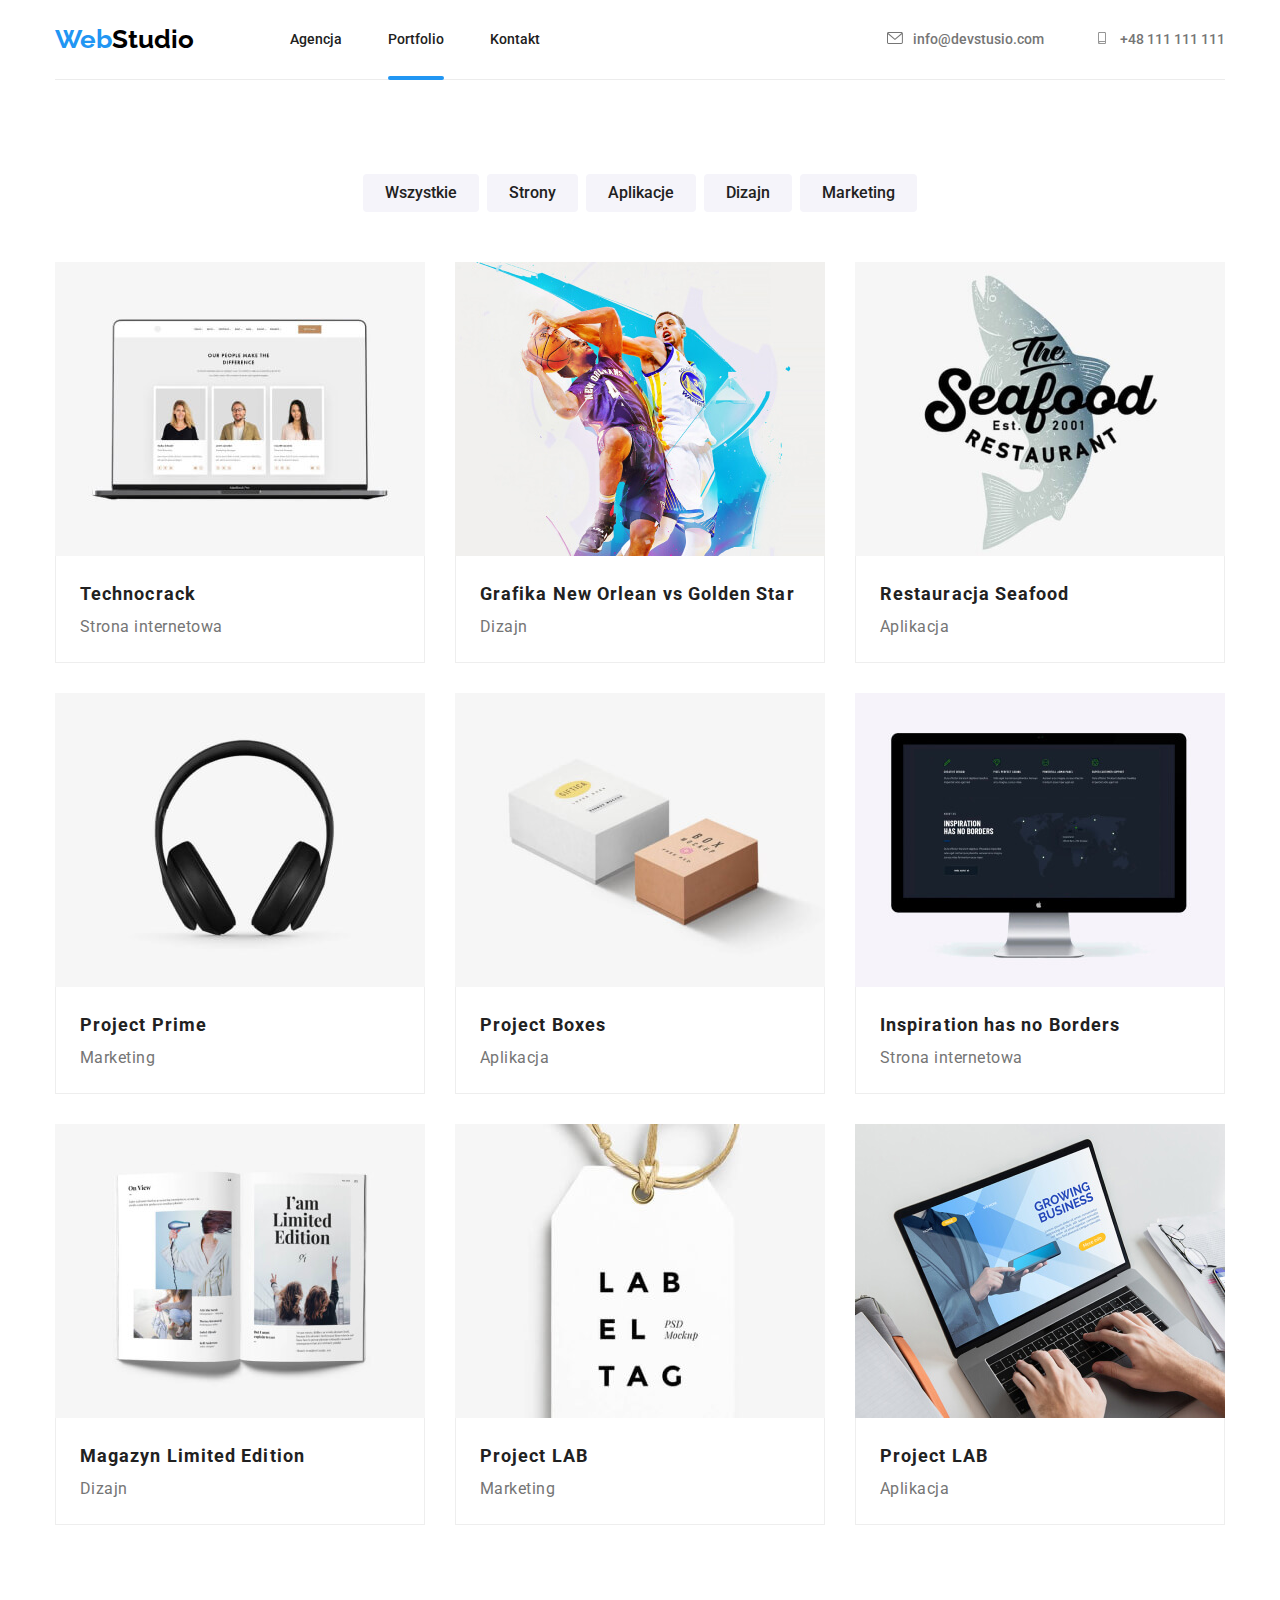
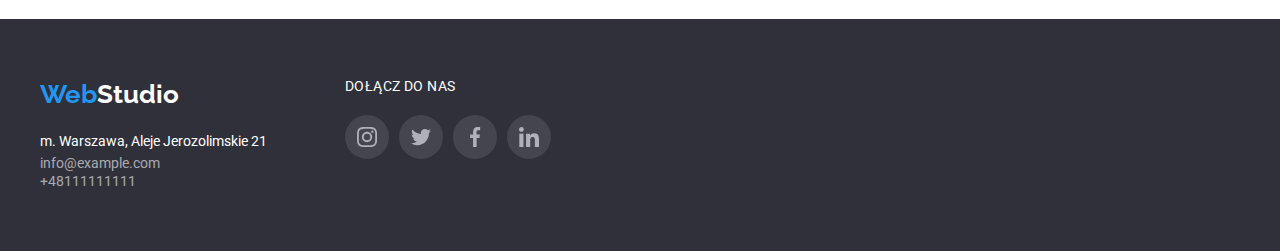
==== portfolio.html @ 4e92db62 "commit" ====
<!DOCTYPE html>
<html lang="pl">

<head>
    <meta charset="UTF-8">
    <meta http-equiv="X-UA-Compatible" content="IE=edge">
    <meta name="viewport" content="width=device-width, initial-scale=1.0">
    <title>Zadanie domowe 5-portfolio</title>
    <link rel="preconnect" href="https://fonts.googleapis.com">
    <link rel="preconnect" href="https://fonts.googleapis.com">
    <link rel="preconnect" href="https://fonts.gstatic.com" crossorigin>
    <link
        href="https://fonts.googleapis.com/css2?family=Oleo+Script&family=Raleway:wght@700&family=Roboto:wght@400;500;700;900&display=swap"
        rel="stylesheet">
    <link rel="stylesheet"
        href="https://cdnjs.cloudflare.com/ajax/libs/modern-normalize/1.1.0/modern-normalize.min.css">
    <link rel="stylesheet" href="./css/styles.css">
</head>

<body>
    <div class="container">
        <header class="header-wrapper">
            <nav class="nav-wrapper">
                <a class="logo-top" href="./index.html" role="button"><span class="web-font">Web</span><span
                        class="studio-top">Studio</span></a>
                <ul class="top-link">
                    <li><a class="nav-link" href="./index.html">Agencja</a></li>
                    <li><a class="nav-link-active" href="./portfolio.html">Portfolio</a></li>
                    <li><a class="nav-link" href="#">Kontakt</a></li>
                </ul>
            </nav>
            <ul class="link">
                <li>
                    <a class="top-mail" href="mailto:info@devstusio.com"><svg class="icon" width="16" height="12">
                            <use xlink:href="./images/icon.svg#icon-envelope"></use>
                        </svg>info@devstusio.com</a>
                </li>
                <li>
                    <a class="top-tel" href="tel:+48111111111"><svg class="icon" width="16" height="12">
                            <use xlink:href="./images/icon.svg#icon-smartphone"></use>
                        </svg>+48 111 111 111</a>
                </li>
            </ul>
        </header>
        <main>
            <ul class="button-list-portfolio">
                <li><button class="button-portfolio">Wszystkie</button></li>
                <li><button class="button-portfolio">Strony</button></li>
                <li><button class="button-portfolio">Aplikacje</button></li>
                <li><button class="button-portfolio">Dizajn</button></li>
                <li><button class="button-portfolio">Marketing</button></li>
            </ul>
            <section class="portfolio">
                <ul class="portfolio-list">

                    <li class="li-portfolio"><a class="portfolio-ahref" href="#">
                            <div class="portfolio-scroll">
                                <img class="portfolio-photo" src="./images/technocrack.jpg" alt="Technocrack"
                                    width="370" height="294">
                                <div class="portfolio-box">Technocrack jest popularną platformą wykorzystywaną do
                                    rozpowszechniania koronawirusa. Firmy wykorzystują tę platformę do celów
                                    szpiegowskich i ataków na niezabezpieczone serwery konkurencji</div>
                            </div>
                            <div class="portfolio-div">
                                <h3 class="portfolio_h3">Technocrack</h3>
                                <p class="portfolio_p">Strona internetowa</p>
                            </div>
                        </a>
                    </li>

                    <li class="li-portfolio"><a class="portfolio-ahref" href="#">
                            <div class="portfolio-scroll"><img class="portfolio-photo" src="./images/new_orlean.jpg"
                                    alt="Grafika New Orlean vs Golden Star" width="370" height="294">
                                <div class="portfolio-box">Technocrack jest popularną platformą wykorzystywaną do
                                    rozpowszechniania koronawirusa. Firmy wykorzystują tę platformę do celów
                                    szpiegowskich i ataków na niezabezpieczone serwery konkurencji</div>
                            </div>
                            <div class="portfolio-div">
                                <h3 class="portfolio_h3">Grafika New Orlean vs Golden Star</h3>
                                <p class="portfolio_p">Dizajn</p>
                            </div>
                        </a>
                    </li>
                    <li class="li-portfolio"><a class="portfolio-ahref" href="#">
                            <div class="portfolio-scroll"><img class="portfolio-photo" src="./images/seafood.jpg"
                                    alt="Restauracja Seafood" width="370" height="294">
                                <div class="portfolio-box">Technocrack jest popularną platformą wykorzystywaną do
                                    rozpowszechniania koronawirusa. Firmy wykorzystują tę platformę do celów
                                    szpiegowskich i ataków na niezabezpieczone serwery konkurencji</div>
                            </div>
                            <div class="portfolio-div">
                                <h3 class="portfolio_h3">Restauracja Seafood</h3>
                                <p class="portfolio_p">Aplikacja</p>
                            </div>
                        </a>
                    </li>
                    <li class="li-portfolio"><a class="portfolio-ahref" href="#"></a>
                        <div class="portfolio-scroll"><img class="portfolio-photo" src="./images/prime.jpg"
                                alt="Project Prime" width="370" height="294">
                            <div class="portfolio-box">Technocrack jest popularną platformą wykorzystywaną do
                                rozpowszechniania koronawirusa. Firmy wykorzystują tę platformę do celów szpiegowskich i
                                ataków na niezabezpieczone serwery konkurencji</div>
                        </div>
                        <div class="portfolio-div">
                            <h3 class="portfolio_h3">Project Prime</h3>
                            <p class="portfolio_p">Marketing</p>
                        </div>
                    </li>
                    <li class="li-portfolio"><a class="portfolio-ahref" href="#">
                            <div class="portfolio-scroll"><img class="portfolio-photo" src="./images/boxes.jpg"
                                    alt="Project Boxes" width="370" height="294">
                                <div class="portfolio-box">Technocrack jest popularną platformą wykorzystywaną do
                                    rozpowszechniania koronawirusa. Firmy wykorzystują tę platformę do celów
                                    szpiegowskich i ataków na niezabezpieczone serwery konkurencji</div>
                            </div>
                            <div class="portfolio-div">
                                <h3 class="portfolio_h3">Project Boxes</h3>
                                <p class="portfolio_p">Aplikacja</p>
                            </div>
                        </a>
                    </li>
                    <li class="li-portfolio"><a class="portfolio-ahref" href="#">
                            <div class="portfolio-scroll"><img class="portfolio-photo" src="./images/inspiration.jpg"
                                    alt="Inspiration has no Borders" width="370" height="294">
                                <div class="portfolio-box">Technocrack jest popularną platformą wykorzystywaną do
                                    rozpowszechniania koronawirusa. Firmy wykorzystują tę platformę do celów
                                    szpiegowskich i ataków na niezabezpieczone serwery konkurencji</div>
                            </div>
                            <div class="portfolio-div">
                                <h3 class="portfolio_h3">Inspiration has no Borders</h3>
                                <p class="portfolio_p">Strona internetowa</p>
                            </div>
                        </a>
                    </li>
                    <li class="li-portfolio"><a class="portfolio-ahref" href="#">
                            <div class="portfolio-scroll"><img class="portfolio-photo" src="./images/magazyn.jpg"
                                    alt="Magazyn Limited Edition" width="370" height="294">
                                <div class="portfolio-box">Technocrack jest popularną platformą wykorzystywaną do
                                    rozpowszechniania koronawirusa. Firmy wykorzystują tę platformę do celów
                                    szpiegowskich i ataków na niezabezpieczone serwery konkurencji</div>
                            </div>
                            <div class="portfolio-div">
                                <h3 class="portfolio_h3">Magazyn Limited Edition</h3>
                                <p class="portfolio_p">Dizajn</p>
                            </div>
                        </a>
                    </li>
                    <li class="li-portfolio"><a class="portfolio-ahref" href="#">
                            <div class="portfolio-scroll"><img class="portfolio-photo" src="./images/lab.jpg"
                                    alt="Project LAB" width="370" height="294">
                                <div class="portfolio-box">Technocrack jest popularną platformą wykorzystywaną do
                                    rozpowszechniania koronawirusa. Firmy wykorzystują tę platformę do celów
                                    szpiegowskich i ataków na niezabezpieczone serwery konkurencji</div>
                            </div>
                            <div class="portfolio-div">
                                <h3 class="portfolio_h3">Project LAB</h3>
                                <p class="portfolio_p">Marketing</p>
                            </div>
                        </a>
                    </li>
                    <li class="li-portfolio"><a class="portfolio-ahref" href="#">
                            <div class="portfolio-scroll"><img class="portfolio-photo" src="./images/growing.jpg"
                                    alt="Growing Business" width="370" height="294">
                                <div class="portfolio-box">Technocrack jest popularną platformą wykorzystywaną do
                                    rozpowszechniania koronawirusa. Firmy wykorzystują tę platformę do celów
                                    szpiegowskich i ataków na niezabezpieczone serwery konkurencji</div>
                            </div>
                            <div class="portfolio-div">
                                <h3 class="portfolio_h3">Project LAB</h3>
                                <p class="portfolio_p">Aplikacja</p>
                            </div>
                        </a>
                    </li>
                </ul>
            </section>
        </main>
    </div>
    <footer>
        <div class="footer">
            <div class="footer-inside">
                <div class="footer-left">
                    <a class="logo-footer" href="./index.html" target="_blank"><span class="web-font">Web</span><span
                            class="studio-footer">Studio</span></a>
                    <address>
                        <p class="adress">m. Warszawa, Aleje Jerozolimskie 21</p>
                        <ul class="footer-link">
                            <li><a class="footer-mail" href="mailto:info@example.com">info@example.com</a></li>
                            <li><a class="footer-mail" href="tel:+48111111111">+48111111111</a></li>
                        </ul>
                    </address>
                </div>
                <div class="footer-right">
                    <p class="footer-p">DOŁĄCZ DO NAS</p>
                    <div class="footer-socialmedia-div" width="44" height="44">

                        <a href="#" class="footer-elipsa">
                            <svg class="footer-socialmedia" width="20" height="20">
                                <use xlink:href="./images/icon.svg#icon-instagram-2"></use>
                            </svg>
                        </a>
                        <a href="#" class="footer-elipsa">
                            <svg class="footer-socialmedia" width="20" height="20">
                                <use xlink:href="./images/icon.svg#icon-twitter-1"></use>
                            </svg>
                        </a>
                        <a href="#" class="footer-elipsa">
                            <svg class="footer-socialmedia" width="20" height="20">
                                <use xlink:href="./images/icon.svg#icon-facebook-1"></use>
                            </svg>
                        </a>
                        <a href="#" class="footer-elipsa">
                            <svg class="footer-socialmedia" width="20" height="20">
                                <use xlink:href="./images/icon.svg#icon-linkedin-1"></use>
                            </svg>
                        </a>
                    </div>
                </div>
            </div>
    </footer>
</body>

</html>
---- css/styles.css ----
* {
	margin: 0;
	padding: 0;
}
body {
	font-family: 'Roboto', sans-serif;
	color: #212121;
}
:root {
	--brand-color: #757575;
	--logo-color: #2196f3;
	--svg-color: #afb1b8;
	--text-color: #212121;
}
ul {
	margin: 0;
	padding: 0;
	padding-inline-start: 0;
}
.container {
	margin: 0 auto;
	width: 100%;
	max-width: 1200px;
	padding: 0 15px;
}

.adress {
	text-decoration: none;
	font-style: normal;
	font-size: 14px;
	line-height: 1.71;
	color: #ffffff;
}
.logo-top {
	text-decoration: none;
	margin-right: 96px;
}
.logo-footer {
	text-decoration: none;
	margin-right: 96px;
	padding-bottom: 20px;
}
.web-font {
	font-family: 'Raleway';
	font-style: normal;
	font-weight: 700;
	font-size: 26px;
	line-height: 1.19;
	color: var(--logo-color);
}
.studio-top {
	font-family: 'Raleway';
	font-style: normal;
	font-weight: 700;
	font-size: 26px;
	line-height: 1.19;
	color: rgba(0, 0, 0, 1);
}
.studio-footer {
	font-family: 'Raleway';
	font-style: normal;
	font-weight: 700;
	font-size: 26px;
	line-height: 1.19;
	color: rgb(255, 255, 255);
}

.top-link {
	position: relative;
	display: flex;
	list-style: none;
	font-weight: 500;
	font-size: 14px;
	line-height: 1.71;
	gap: 46px;
	justify-content: space-between;
}

.link {
	list-style-type: none;
	text-decoration: none;
	font-style: normal;
	color: rgba(33, 33, 33, 1);
	display: flex;
	justify-content: space-between;
}
.nav-link-active {
	position: relative;
	list-style-type: none;
	text-decoration: none;
	font-style: normal;
	color: rgba(33, 33, 33, 1);
	display: flex;
	justify-content: space-between;
	transition: 250ms;
	transition-timing-function: cubic-bezier(0.4, 0, 0.2, 1);
}
.nav-link-active::after {
	content: '';
	position: absolute;
	bottom: -29px;
	width: 100%;
	height: 4px;
	background: #2196f3;
	border-radius: 2px;
}
.nav-link-active:hover {
	color: var(--logo-color);
}
.nav-link {
	position: relative;
	list-style-type: none;
	text-decoration: none;
	font-style: normal;
	color: rgba(33, 33, 33, 1);
	display: flex;
	justify-content: space-between;
	transition: 250ms;
	transition-timing-function: cubic-bezier(0.4, 0, 0.2, 1);
}
.nav-link:hover {
	color: var(--logo-color);
}
.link:hover {
	color: var(--logo-color);
	transition: 250ms;
	transition-timing-function: cubic-bezier(0.4, 0, 0.2, 1);
}
.footer-link {
	list-style-type: none;
	text-decoration: none;
	font-style: normal;
	padding: 0;
	color: rgba(255, 255, 255, 0.6);
	transition: 250ms;
	transition-timing-function: cubic-bezier(0.4, 0, 0.2, 1);
}
.footer-link:hover {
	color: var(--logo-color);
}
.icon {
	margin-right: 10px;
}
.top-mail {
	list-style-type: none;
	text-decoration: none;
	padding-right: 50px;
	font-weight: 500;
	font-size: 14px;
	color: #757575;
	transition: 250ms;
	transition-timing-function: cubic-bezier(0.4, 0, 0.2, 1);
}
.top-mail:hover {
	color: var(--logo-color);
}
.top-mail:hover .icon {
	fill: var(--logo-color);
}
.top-tel {
	text-decoration: none;
	font-weight: 500;
	font-size: 14px;
	color: #757575;
	transition: 250ms;
	transition-timing-function: cubic-bezier(0.4, 0, 0.2, 1);
}
.top-tel:hover .icon {
	fill: var(--logo-color);
}
.top-tel:hover {
	color: var(--logo-color);
}
.footer-mail {
	list-style-type: none;
	text-decoration: none;
	font-weight: 400;
	font-size: 14px;
	color: rgba(255, 255, 255, 0.6);
	transition: 250ms;
	transition-timing-function: cubic-bezier(0.4, 0, 0.2, 1);
}
.footer-mail:hover {
	color: var(--logo-color);
}
.footer {
	display: flex;
	padding: 60px 0 60px;
	justify-content: center;
	background: #2f303a;
	margin: 0 auto;
}
.footer-inside {
	display: flex;
	width: 1200px;
}
.footer-left {
	display: flex;
	flex-flow: column;
}
.footer-right {
	display: flex;
}
.bottom-mail {
	font-weight: 500;
	font-size: 14px;
	color: #757575;
}

.div-belka {
	display: flex;
	flex-flow: column;
	padding: 200px 0;
	background: linear-gradient(rgba(47, 48, 58, 0.4), rgba(47, 48, 58, 0.4)), url('../images/img.jpg');
}
.section {
	max-width: 1600px;
	margin: 0 auto;
}
.belka {
	font-weight: 900;
	font-size: 44px;
	line-height: 1.36;
	text-align: center;
	letter-spacing: 0.06em;
	text-transform: uppercase;
	color: #ffffff;
	justify-content: center;
	margin: 0;
}
.backdrop {
	display: flex;
	position: fixed;
	left: 0;
	top: 0;
	width: 100%;
	height: 100%;
	background-color: rgba(0, 0, 0, 0.1);
	transition: transform 0.25s;
}
.modal {
	display: flex;
	flex-direction: column;
	width: 528px;
	height: 581px;
	background: #ffffff;
	padding: 10px;
	margin: auto;
}
.is-hidden {
	transform: scale(0.1);
	opacity: 0;
	visibility: hidden;
	pointer-events: none;
}
.close-modal {
	top: 8px;
	margin-left: 94%;
	width: 30px;
	height: 30px;
	background-color: #ffffff;
	border: 1px solid #ffffff;
	border-radius: 50%;
	cursor: pointer;
}

.button-index {
	font-weight: 700;
	font-size: 16px;
	line-height: 1.87;
	color: #ffffff;
	background-color: var(--logo-color);
	border-radius: 4px;
	border: none;
	padding: 10px 41px 10px 42px;
	cursor: pointer;
}
.button-zamow {
	display: flex;
	padding-top: 30px;
	justify-content: center;
}
.button-portfolio {
	font-weight: 500;
	font-size: 16px;
	line-height: 1.62;
	color: #212121;
	background-color: #f5f4fa;
	border-radius: 4px;
	border: none;
	padding: 6px 22px;
	transition: 250ms;
	transition-timing-function: cubic-bezier(0.4, 0, 0.2, 1);
}
.button-portfolio:hover {
	color: #ffffff;
	background-color: var(--logo-color);
	border: none;
	box-shadow: 0px 3px 1px rgba(0, 0, 0, 0.1), 0px 1px 2px rgba(0, 0, 0, 0.08), 0px 2px 2px rgba(0, 0, 0, 0.12);
}
.bottom-mail {
	font-size: 14px;
	line-height: 1.71;
	letter-spacing: 0.03em;
	text-decoration-line: underline;
	color: rgba(255, 255, 255, 0.6);
}
.opis {
	padding-top: 94px;
	display: flex;
	justify-content: space-between;
}
.opis_h3 {
	display: flex;
	font-size: 14px;
	line-height: 1.14;
	height: 16px;
	width: 270px;
	left: 215px;
	top: 774px;
}
.opis_p {
	display: flex;
	font-size: 14px;
	line-height: 1.71;
	color: var(--brand-color);
	padding-top: 10px;
	margin-right: 30px;
}
.opis-flex {
	width: 270px;
	height: 96px;
}
.opis-li {
	flex-basis: calc((100% - 90px) / 4);
}

.zajmujemy {
	padding-top: 94px;
	display: flex;
	flex-wrap: wrap;
	justify-content: center;
}
.czym-sie-zajmujemy {
	display: flex;
	font-size: 36px;
	line-height: 1.17;
	margin: 0;
	padding-bottom: 50px;
}
.image-list {
	display: flex;
	align-items: flex-start;
	list-style-type: none;

	justify-content: center;
	gap: 30px;
}
.li-zajmujemy {
	position: relative;
	flex-basis: calc((100% - 60px) / 2);
}
.zajmujemy-image {
	display: block;
}
.li-zajmujemy-box {
	position: absolute;
	display: block;
	color: #ffffff;
	font-style: normal;
	font-size: 14px;
	line-height: 1.1;
	letter-spacing: 0.03em;
	text-transform: uppercase;
	background-image: linear-gradient(rgba(47, 48, 58, 0.4), rgba(47, 48, 58, 0.4));
	bottom: 0;
	width: 100%;
	text-align: center;
	padding: 27px 90px;
}
.klienci {
	padding-top: 94px;
	display: flex;
	flex-wrap: wrap;
	justify-content: center;
}
.klienci-h2 {
	font-size: 36px;
	line-height: 1.17;
	margin: 0 auto;
	text-align: center;
	padding-bottom: 50px;
}
.klienci-list {
	list-style-type: none;
	display: flex;
	justify-content: center;
	gap: 30px;
}
.klienci-li {
	flex-basis: calc((100% - 150px) / 5);
}
.klienci-div {
	display: flex;
	border: 1px solid var(--svg-color);
	border-radius: 4px;
	width: 170px;
	height: 92px;
	margin-bottom: 94px;
	align-items: center;
	justify-content: center;
	transition: 250ms;
	transition-timing-function: cubic-bezier(0.4, 0, 0.2, 1);
}

.klienci-svg {
	fill: var(--svg-color);
	transition: 250ms;
	transition-timing-function: cubic-bezier(0.4, 0, 0.2, 1);
}
.klienci-div:hover .klienci-svg {
	fill: var(--logo-color);
	border-color: var(--logo-color);
}
.klienci-div:hover {
	border-color: var(--logo-color);
}
.person-section {
	padding-top: 94px;
}

.nasz-zespol-background {
	margin: 0 auto;
	width: 100%;
	background-color: #f5f4fa;
}
.nasz-zespol-list {
	list-style-type: none;
	display: flex;
	justify-content: space-between;
	padding: 50px 0 94px;
}
.nasz-zespol {
	padding-top: 94px;
	display: flex;
	font-size: 36px;
	line-height: 1.17;
	text-align: center;
	justify-content: center;
	margin: 0;
}
.nasz-zespol-box {
	background-color: #ffffff;
	border: 1px solid #eee;
	border-top: none;
}
.nasz-zespol_h3 {
	font-size: 16px;
	line-height: 1.19;
	text-align: center;
	padding-top: 30px;
}
.nasz-zespol_p {
	font-size: 16px;
	line-height: 1.19;
	color: var(--brand-color);
	text-align: center;
	padding: 10px 0 20px 0;
}
.flex-basis-zespol {
	flex-basis: calc((100% - 120px) / 4);
	background-color: #ffffff;
	box-shadow: 0px 1px 3px rgba(0, 0, 0, 0.12), 0px 1px 1px rgba(0, 0, 0, 0.14), 0px 2px 1px rgba(0, 0, 0, 0.2);
	border-radius: 0px 0px 4px 4px;
}
.opis {
	list-style-type: none;
}
.opis_h3 {
	margin: 0;
	padding: 10px 0 0 0;
}
.opis_p {
	margin: 0;
}

.portfolio {
	padding: 50px 0 94px;
}
.portfolio-list {
	display: flex;
	list-style-type: none;
	flex-flow: wrap;
	justify-content: space-between;
	gap: 30px;
}

.li-portfolio {
	flex-basis: calc((100% - 60px) / 3);
	transition: 250ms;
	transition-timing-function: cubic-bezier(0.4, 0, 0.2, 1);
}
.li-portfolio:hover {
	box-shadow: 0px 1px 1px rgba(0, 0, 0, 0.12), 0px 4px 4px rgba(0, 0, 0, 0.06), 1px 4px 6px rgba(0, 0, 0, 0.16);
}

.portfolio-div {
	border: 1px solid #eee;
	border-top: none;
}
.portfolio-scroll {
	position: relative;
	overflow: hidden;
}
.portfolio-box {
	position: absolute;
	top: 0;
	left: 0;
	width: 100%;
	height: 100%;
	transform: translateY(101%);
	transition: transform 250ms;

	background-color: rgba(33, 150, 243, 0.9);
	font-size: 18px;
	line-height: 1.55;
	letter-spacing: 0.03em;
	color: #ffffff;
	padding: 49px 45px 49px 24px;
}
.li-portfolio:hover .portfolio-box {
	transform: translateX(0);
}
.portfolio-photo {
	display: block;
}
.portfolio_h3 {
	text-decoration: none;
	font-size: 18px;
	line-height: 2;
	letter-spacing: 0.06em;
	padding-top: 20px;
	padding-left: 24px;
	color: var(--text-color);
}
.portfolio_p {
	text-decoration: none;
	font-size: 16px;
	line-height: 1.88;
	letter-spacing: 0.03em;
	padding: 0 0px 20px 24px;
	color: var(--brand-color);
}
.portfolio-ahref {
	text-decoration: none;
}

.header-wrapper {
	display: flex;
	align-items: center;
	justify-content: space-between;
	flex-direction: row;
	padding: 24px 0;
	border-bottom: 1px solid #ececec;
}
.nav-wrapper {
	display: flex;
	list-style: none;
	justify-content: space-between;
	align-items: center;
}
.button_list {
	display: flex;
	list-style: none;
	justify-content: center;
}
.button-list-portfolio {
	display: flex;
	list-style: none;
	justify-content: center;
	gap: 8px;
	padding-top: 94px;
}
.icon {
	fill: #757575;
	transition: 250ms;
	transition-timing-function: cubic-bezier(0.4, 0, 0.2, 1);
}
.icon:hover {
	fill: #2196f3;
}
.reactangle {
	background-color: #f5f4fa;
	display: flex;
	justify-content: center;
	align-items: center;
	margin-bottom: 30px;
	height: 120px;
}
.socialmedia-div {
	display: flex;
	justify-content: space-between;
	padding: 0 32px 42px 32px;
	align-items: center;
}
.socialmedia {
	display: flex;
	align-items: center;
}
.elipsa {
	align-items: center;
	display: flex;
	width: 44px;
	height: 44px;
	justify-content: center;
	border-radius: 50%;
	background-color: #ffffff;
	transition: 250ms;
	transition-timing-function: cubic-bezier(0.4, 0, 0.2, 1);
}
.elipsa:hover .socialmedia {
	fill: #ffffff;
}

.elipsa:hover {
	background-color: var(--logo-color);
	border-radius: 50%;
}
.socialmedia {
	fill: #afb1b8;
}
.footer-socialmedia-div {
	display: flex;
	justify-content: left;
	padding: 0 0 0 70px;
	align-items: center;
	gap: 10px;
}
.footer-socialmedia {
	display: flex;
	align-items: center;
}
.footer-elipsa {
	align-items: center;
	display: flex;
	width: 44px;
	height: 44px;
	justify-content: center;
	border-radius: 50%;
	background-color: rgba(255, 255, 255, 0.1);
	transition: 250ms;
	transition-timing-function: cubic-bezier(0.4, 0, 0.2, 1);
}
.footer-elipsa:hover .footer-socialmedia {
	fill: #ffffff;
}
.footer-elipsa:hover {
	background-color: var(--logo-color);
}
.footer-socialmedia {
	fill: #afb1b8;
}
.footer-right {
	display: flex;
	flex-flow: column;
}
.footer-p {
	display: flex;
	padding: 0 0 20px 70px;
	color: rgb(255, 255, 255);
	font-size: 14px;
	line-height: 1.14;
	letter-spacing: 0.03em;
}
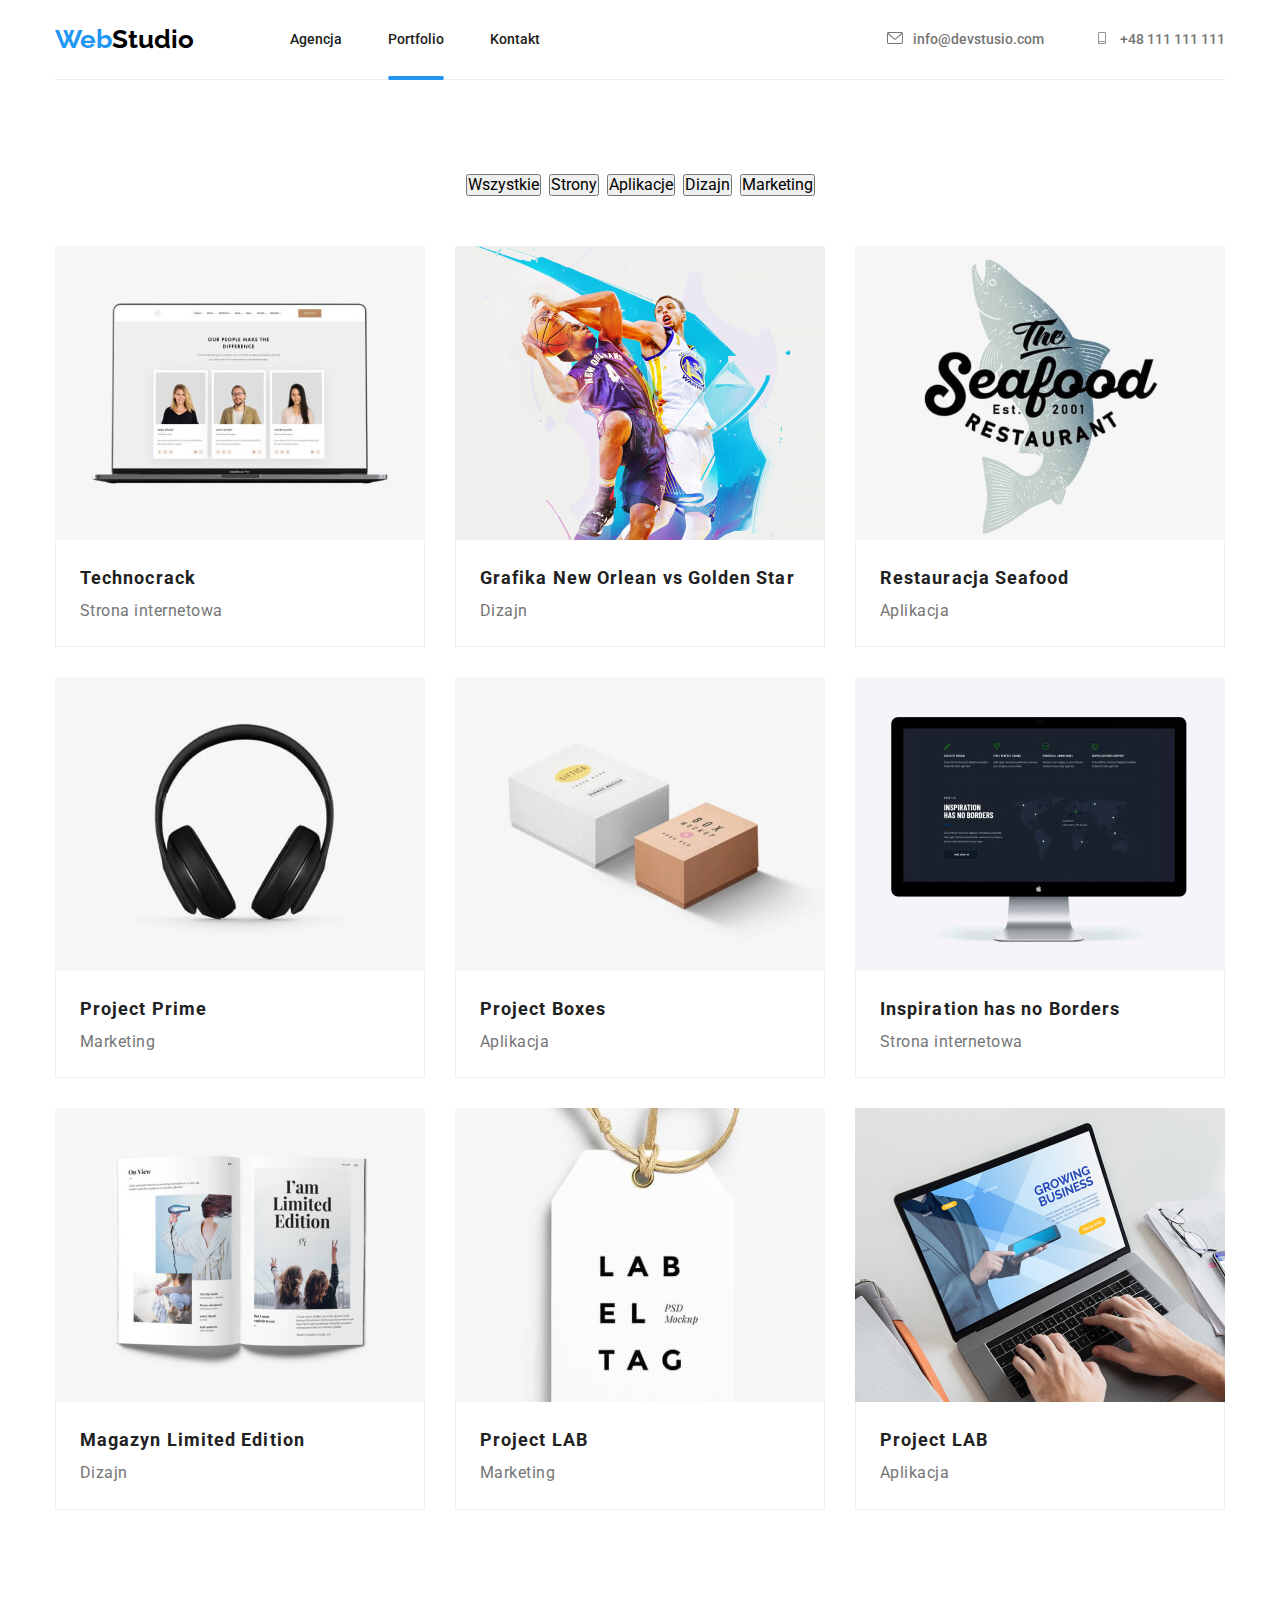
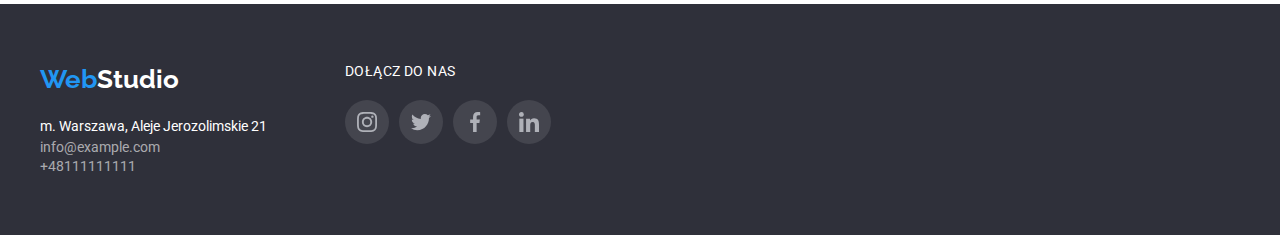
==== commit eecb503f: "commit" ====
--- a/portfolio.html
+++ b/portfolio.html
@@ -5,7 +5,7 @@
     <meta charset="UTF-8">
     <meta http-equiv="X-UA-Compatible" content="IE=edge">
     <meta name="viewport" content="width=device-width, initial-scale=1.0">
-    <title>Zadanie domowe 5-portfolio</title>
+    <title>Zadanie domowe 6-portfolio</title>
     <link rel="preconnect" href="https://fonts.googleapis.com">
     <link rel="preconnect" href="https://fonts.googleapis.com">
     <link rel="preconnect" href="https://fonts.gstatic.com" crossorigin>
--- a/css/styles.css
+++ b/css/styles.css
@@ -241,10 +241,11 @@
 .modal {
 	display: flex;
 	flex-direction: column;
+
 	width: 528px;
 	height: 581px;
 	background: #ffffff;
-	padding: 10px;
+	padding: 0px;
 	margin: auto;
 }
 .is-hidden {
@@ -254,16 +255,189 @@
 	pointer-events: none;
 }
 .close-modal {
-	top: 8px;
-	margin-left: 94%;
+	margin-top: 1%;
+	margin-left: 93%;
 	width: 30px;
 	height: 30px;
-	background-color: #ffffff;
-	border: 1px solid #ffffff;
 	border-radius: 50%;
+	border-color: #ffffff;
 	cursor: pointer;
 }
 
+.modal-form-name {
+	display: flex;
+	justify-content: center;
+}
+.form-name {
+	border: 1px solid #21212133;
+}
+.form-name:hover {
+	border-color: var(--logo-color);
+	transition: 250ms;
+	transition-timing-function: cubic-bezier(0.4, 0, 0.2, 1);
+}
+.modal-fieldset:hover .form-svg {
+	fill: var(--logo-color);
+	transition: 250ms;
+	transition-timing-function: cubic-bezier(0.4, 0, 0.2, 1);
+}
+
+.modal-form-tel {
+	display: flex;
+	justify-content: center;
+	padding-top: 30px;
+}
+.modal-form-email {
+	display: flex;
+	justify-content: center;
+	padding-top: 30px;
+}
+.modal-form-komentarz {
+	display: flex;
+	justify-content: center;
+	padding-top: 30px;
+}
+.form-komentarz {
+	margin-left: 10px;
+	padding-left: 5px;
+	outline: 0;
+	display: flex;
+	background: none;
+	position: relative;
+	width: 448px;
+	height: 120px;
+	border-radius: 4px;
+	border: 1px solid #21212133;
+}
+.form-komentarz::placeholder {
+	color: #75757580;
+	position: absolute;
+	padding-top: 12px;
+	/* padding-left: 16px; */
+	font-size: 12px;
+	line-height: 1.16;
+	letter-spacing: 0.01em;
+}
+.form-komentarz:hover {
+	border-color: var(--logo-color);
+	transition: 250ms;
+	transition-timing-function: cubic-bezier(0.4, 0, 0.2, 1);
+}
+.modal-p {
+	padding-bottom: 30px;
+	font-weight: 700;
+	font-size: 20px;
+	line-height: 1.15;
+	text-align: center;
+	letter-spacing: 0.03em;
+	color: #212121;
+	align-items: center;
+}
+.modal-fieldset {
+	display: flex;
+	position: relative;
+	border: none;
+}
+.label {
+	position: absolute;
+	top: -20px;
+	left: 12px;
+	color: #757575;
+	font-size: 12px;
+	font-weight: 400;
+	line-height: 1.17;
+	letter-spacing: 0.01em;
+	text-align: left;
+}
+.form-name {
+	padding-left: 30px;
+	outline: 0;
+	display: flex;
+	background: none;
+	position: relative;
+	width: 448px;
+	height: 40px;
+	border-radius: 4px;
+	border-color: rgba(33, 33, 33, 0.2);
+}
+
+.form-svg {
+	left: 20px;
+	top: 14px;
+	position: relative;
+	fill: black;
+	width: 12px;
+	height: 12px;
+}
+.modal-checkbox {
+	margin-top: 16px;
+	margin-left: 15px;
+	display: flex;
+	position: relative;
+	justify-content: center;
+}
+.modal-checkbox input {
+	opacity: 0;
+	cursor: pointer;
+}
+
+.svg-check {
+	display: flex;
+	position: absolute;
+	width: 16px;
+	height: 15px;
+	top: 2px;
+	left: 39px;
+	cursor: pointer;
+	opacity: 1;
+}
+.span-modal-checkbox {
+	font-size: 14px;
+	line-height: 1.71;
+	letter-spacing: 0.03em;
+	color: #757575;
+}
+.svg-checked {
+	width: 16px;
+	height: 15px;
+	display: flex;
+	position: absolute;
+	top: 2px;
+	left: 39px;
+	opacity: 0;
+	cursor: pointer;
+}
+.modal-checkbox input:checked ~ .svg-checked {
+	opacity: 1;
+}
+.modal-checkbox input:checked ~ .svg-check {
+	opacity: 0;
+}
+.Regulamin {
+	color: var(--logo-color);
+	margin: 0 5px 0 5px;
+}
+.Polityka {
+	color: var(--logo-color);
+	margin: 0 0 0 5px;
+}
+.button-modal {
+	display: flex;
+	padding-top: 30px;
+	justify-content: center;
+}
+.button-wyslij {
+	font-weight: 700;
+	font-size: 16px;
+	line-height: 1.87;
+	color: #ffffff;
+	background-color: var(--logo-color);
+	box-shadow: 0px 4px 4px 0px #00000026;
+	border-radius: 4px;
+	border: none;
+	padding: 10px 41px 10px 42px;
+	cursor: pointer;
+}
 .button-index {
 	font-weight: 700;
 	font-size: 16px;
@@ -280,6 +454,7 @@
 	padding-top: 30px;
 	justify-content: center;
 }
+.
 .button-portfolio {
 	font-weight: 500;
 	font-size: 16px;
@@ -672,3 +847,55 @@
 	line-height: 1.14;
 	letter-spacing: 0.03em;
 }
+.footer-input {
+	margin-left: 78px;
+}
+.footer-p-email {
+	padding: 0 0 20px;
+	color: rgb(255, 255, 255);
+	font-size: 14px;
+	line-height: 1.14;
+	letter-spacing: 0.03em;
+}
+.footer-form-email {
+	display: flex;
+}
+.footer-email {
+	padding-left: 10px;
+	outline: 0;
+	display: flex;
+	background: none;
+	position: absolute;
+	width: 358px;
+	height: 50px;
+	border-radius: 4px;
+	border: 1px solid #ffffff4d;
+}
+.button-email {
+	display: flex;
+	margin-left: 370px;
+}
+
+.footer-button-email {
+	width: 200px;
+	height: 50px;
+	background: #2196f3;
+	box-shadow: 0px 4px 4px rgba(0, 0, 0, 0.15);
+	border-radius: 4px;
+}
+
+.button-zapisz {
+	display: flex;
+	position: absolute;
+	font-size: 16px;
+	line-height: 1.87;
+	color: #ffffff;
+	padding-left: 40px;
+}
+
+.footer-button-svg {
+	width: 24px;
+	height: 24px;
+	fill: #ffffff;
+	margin-left: 100px;
+}
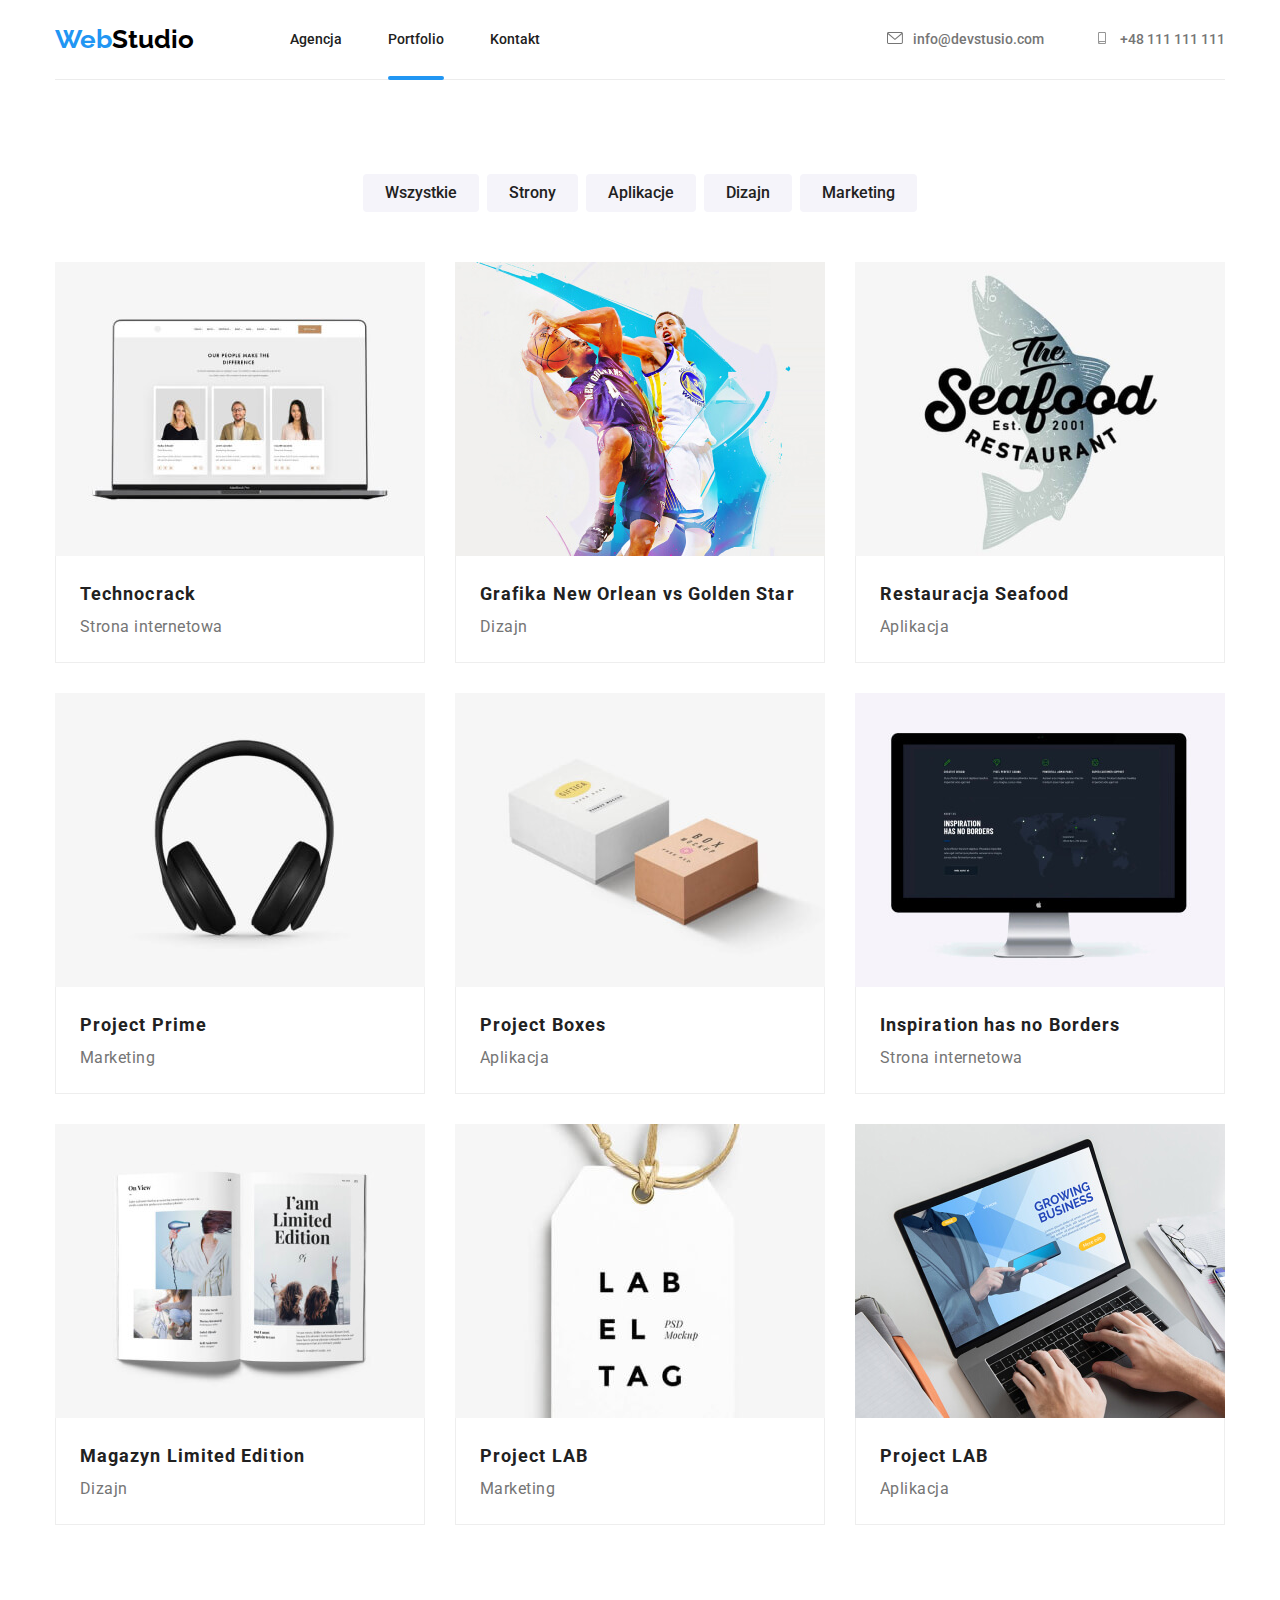
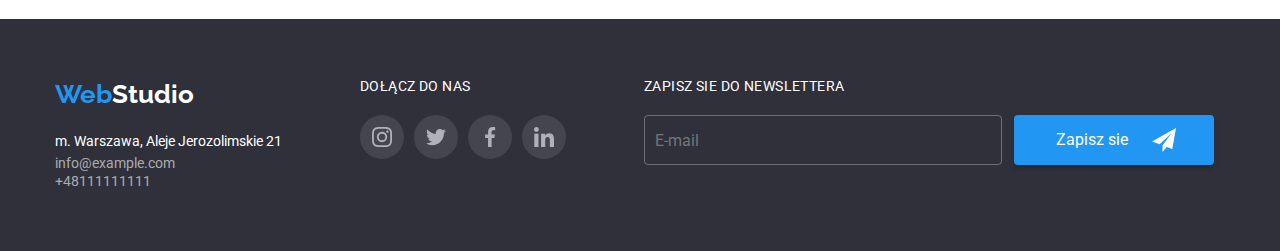
==== commit 7b1a5216: "commit" ====
--- a/portfolio.html
+++ b/portfolio.html
@@ -177,42 +177,63 @@
     </div>
     <footer>
         <div class="footer">
-            <div class="footer-inside">
-                <div class="footer-left">
-                    <a class="logo-footer" href="./index.html" target="_blank"><span class="web-font">Web</span><span
-                            class="studio-footer">Studio</span></a>
-                    <address>
-                        <p class="adress">m. Warszawa, Aleje Jerozolimskie 21</p>
-                        <ul class="footer-link">
-                            <li><a class="footer-mail" href="mailto:info@example.com">info@example.com</a></li>
-                            <li><a class="footer-mail" href="tel:+48111111111">+48111111111</a></li>
-                        </ul>
-                    </address>
-                </div>
-                <div class="footer-right">
-                    <p class="footer-p">DOŁĄCZ DO NAS</p>
-                    <div class="footer-socialmedia-div" width="44" height="44">
-
-                        <a href="#" class="footer-elipsa">
-                            <svg class="footer-socialmedia" width="20" height="20">
-                                <use xlink:href="./images/icon.svg#icon-instagram-2"></use>
-                            </svg>
-                        </a>
-                        <a href="#" class="footer-elipsa">
-                            <svg class="footer-socialmedia" width="20" height="20">
-                                <use xlink:href="./images/icon.svg#icon-twitter-1"></use>
-                            </svg>
-                        </a>
-                        <a href="#" class="footer-elipsa">
-                            <svg class="footer-socialmedia" width="20" height="20">
-                                <use xlink:href="./images/icon.svg#icon-facebook-1"></use>
-                            </svg>
-                        </a>
-                        <a href="#" class="footer-elipsa">
-                            <svg class="footer-socialmedia" width="20" height="20">
-                                <use xlink:href="./images/icon.svg#icon-linkedin-1"></use>
-                            </svg>
-                        </a>
+            <div class="container">
+                <div class="footer-inside">
+                    <div class="footer-left">
+                        <a class="logo-footer" href="./index.html" target="_blank"><span
+                                class="web-font">Web</span><span class="studio-footer">Studio</span></a>
+                        <address>
+                            <p class="adress">m. Warszawa, Aleje Jerozolimskie 21</p>
+                            <ul class="footer-link">
+                                <li><a class="footer-mail" href="mailto:info@example.com">info@example.com</a></li>
+                                <li><a class="footer-mail" href="tel:+48111111111">+48111111111</a></li>
+                            </ul>
+                        </address>
+                    </div>
+                    <div class="footer-right">
+                        <p class="footer-p">DOŁĄCZ DO NAS</p>
+                        <div class="footer-socialmedia-div" width="44" height="44">
+
+                            <a href="#" class="footer-elipsa">
+                                <svg class="footer-socialmedia" width="20" height="20">
+                                    <use xlink:href="./images/icon.svg#icon-instagram-2"></use>
+                                </svg>
+                            </a>
+                            <a href="#" class="footer-elipsa">
+                                <svg class="footer-socialmedia" width="20" height="20">
+                                    <use xlink:href="./images/icon.svg#icon-twitter-1"></use>
+                                </svg>
+                            </a>
+                            <a href="#" class="footer-elipsa">
+                                <svg class="footer-socialmedia" width="20" height="20">
+                                    <use xlink:href="./images/icon.svg#icon-facebook-1"></use>
+                                </svg>
+                            </a>
+                            <a href="#" class="footer-elipsa">
+                                <svg class="footer-socialmedia" width="20" height="20">
+                                    <use xlink:href="./images/icon.svg#icon-linkedin-1"></use>
+                                </svg>
+                            </a>
+                        </div>
+                    </div>
+                    <div class="footer-input">
+                        <p class="footer-p-email">ZAPISZ SIE DO NEWSLETTERA</p>
+                        <div class="footer-input-text" width="44" height="44">
+                            <form class="footer-form-email">
+                                <fieldset class="modal-fieldset">
+                                    <input class="footer-email" type="text" placeholder="E-mail">
+                                </fieldset>
+                                <div class="button-email">
+                                    <button type="submit" class="footer-button-email">
+                                        <p class="button-zapisz">Zapisz sie</p>
+                                        <svg class="footer-button-svg">
+                                            <use xlink:href="./images/icon.svg#icon-send"></use>
+                                        </svg>
+                                    </button>
+                                </div>
+                            </form>
+                        </div>
+
                     </div>
                 </div>
             </div>
--- a/css/styles.css
+++ b/css/styles.css
@@ -263,25 +263,25 @@
 	border-color: #ffffff;
 	cursor: pointer;
 }
-
-.modal-form-name {
-	display: flex;
-	justify-content: center;
+.modal-form {
+	padding-left: 40px;
 }
 .form-name {
 	border: 1px solid #21212133;
-}
-.form-name:hover {
+	font-size: 12px;
+	line-height: 1.16;
+	letter-spacing: 0.01em;
+}
+.form-name:focus {
 	border-color: var(--logo-color);
 	transition: 250ms;
 	transition-timing-function: cubic-bezier(0.4, 0, 0.2, 1);
 }
-.modal-fieldset:hover .form-svg {
+.modal-fieldset:focus-within .form-svg {
 	fill: var(--logo-color);
 	transition: 250ms;
 	transition-timing-function: cubic-bezier(0.4, 0, 0.2, 1);
 }
-
 .modal-form-tel {
 	display: flex;
 	justify-content: center;
@@ -298,8 +298,8 @@
 	padding-top: 30px;
 }
 .form-komentarz {
-	margin-left: 10px;
 	padding-left: 5px;
+	padding-top: -10px;
 	outline: 0;
 	display: flex;
 	background: none;
@@ -308,23 +308,24 @@
 	height: 120px;
 	border-radius: 4px;
 	border: 1px solid #21212133;
+	font-size: 12px;
+	line-height: 1.16;
+	letter-spacing: 0.01em;
 }
 .form-komentarz::placeholder {
 	color: #75757580;
 	position: absolute;
 	padding-top: 12px;
-	/* padding-left: 16px; */
 	font-size: 12px;
 	line-height: 1.16;
 	letter-spacing: 0.01em;
 }
-.form-komentarz:hover {
+.form-komentarz:focus {
 	border-color: var(--logo-color);
 	transition: 250ms;
 	transition-timing-function: cubic-bezier(0.4, 0, 0.2, 1);
 }
 .modal-p {
-	padding-bottom: 30px;
 	font-weight: 700;
 	font-size: 20px;
 	line-height: 1.15;
@@ -334,14 +335,23 @@
 	align-items: center;
 }
 .modal-fieldset {
-	display: flex;
 	position: relative;
 	border: none;
+	
+}
+.modal__form {
+	position: relative;
+}
+.form-svg {
+	width: 15px;
+	height: 15px;
+	left: 15px;
+	top: 32px;
+	position: absolute;
+	fill: black;
 }
 .label {
-	position: absolute;
-	top: -20px;
-	left: 12px;
+	top: 0;
 	color: #757575;
 	font-size: 12px;
 	font-weight: 400;
@@ -360,34 +370,24 @@
 	border-radius: 4px;
 	border-color: rgba(33, 33, 33, 0.2);
 }
-
-.form-svg {
-	left: 20px;
-	top: 14px;
-	position: relative;
-	fill: black;
-	width: 12px;
-	height: 12px;
-}
 .modal-checkbox {
+	position: relative;
 	margin-top: 16px;
 	margin-left: 15px;
-	display: flex;
-	position: relative;
-	justify-content: center;
+	border: none;
 }
 .modal-checkbox input {
+	width: 16px;
+	height: 15px;
 	opacity: 0;
 	cursor: pointer;
 }
-
 .svg-check {
-	display: flex;
 	position: absolute;
+	left: 0;
+	top: 1px;
 	width: 16px;
 	height: 15px;
-	top: 2px;
-	left: 39px;
 	cursor: pointer;
 	opacity: 1;
 }
@@ -400,12 +400,10 @@
 .svg-checked {
 	width: 16px;
 	height: 15px;
-	display: flex;
 	position: absolute;
-	top: 2px;
-	left: 39px;
+	left: 0;
+	top: 1px;
 	opacity: 0;
-	cursor: pointer;
 }
 .modal-checkbox input:checked ~ .svg-checked {
 	opacity: 1;
@@ -454,7 +452,6 @@
 	padding-top: 30px;
 	justify-content: center;
 }
-.
 .button-portfolio {
 	font-weight: 500;
 	font-size: 16px;
@@ -865,7 +862,6 @@
 	outline: 0;
 	display: flex;
 	background: none;
-	position: absolute;
 	width: 358px;
 	height: 50px;
 	border-radius: 4px;
@@ -873,29 +869,31 @@
 }
 .button-email {
 	display: flex;
-	margin-left: 370px;
+	padding-left: 12px;
 }
 
 .footer-button-email {
+	display: flex;
 	width: 200px;
 	height: 50px;
 	background: #2196f3;
 	box-shadow: 0px 4px 4px rgba(0, 0, 0, 0.15);
 	border-radius: 4px;
+	border: none;
 }
 
 .button-zapisz {
 	display: flex;
-	position: absolute;
 	font-size: 16px;
 	line-height: 1.87;
 	color: #ffffff;
-	padding-left: 40px;
+	padding-left: 42px;
+	padding-top: 10px;
 }
 
 .footer-button-svg {
 	width: 24px;
 	height: 24px;
 	fill: #ffffff;
-	margin-left: 100px;
-}
+	margin: 13px 0 13px 24px;
+}
